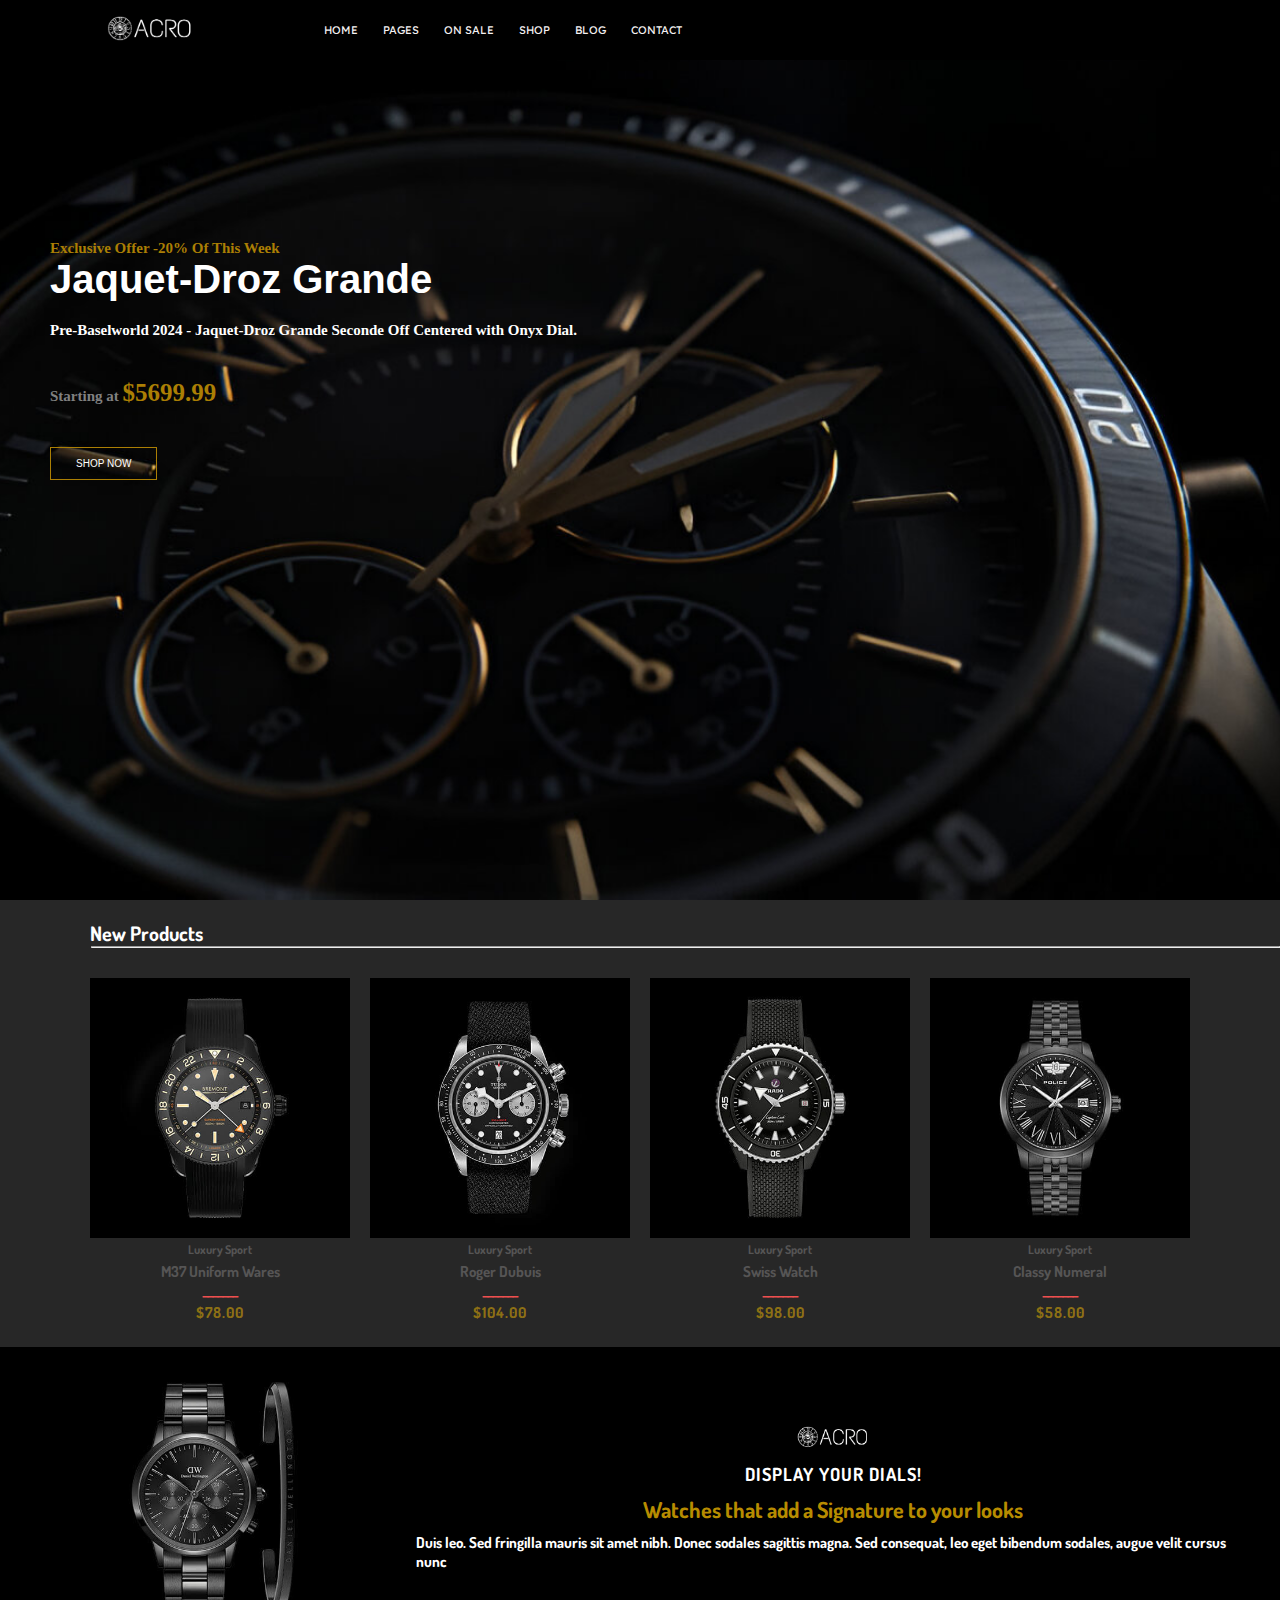
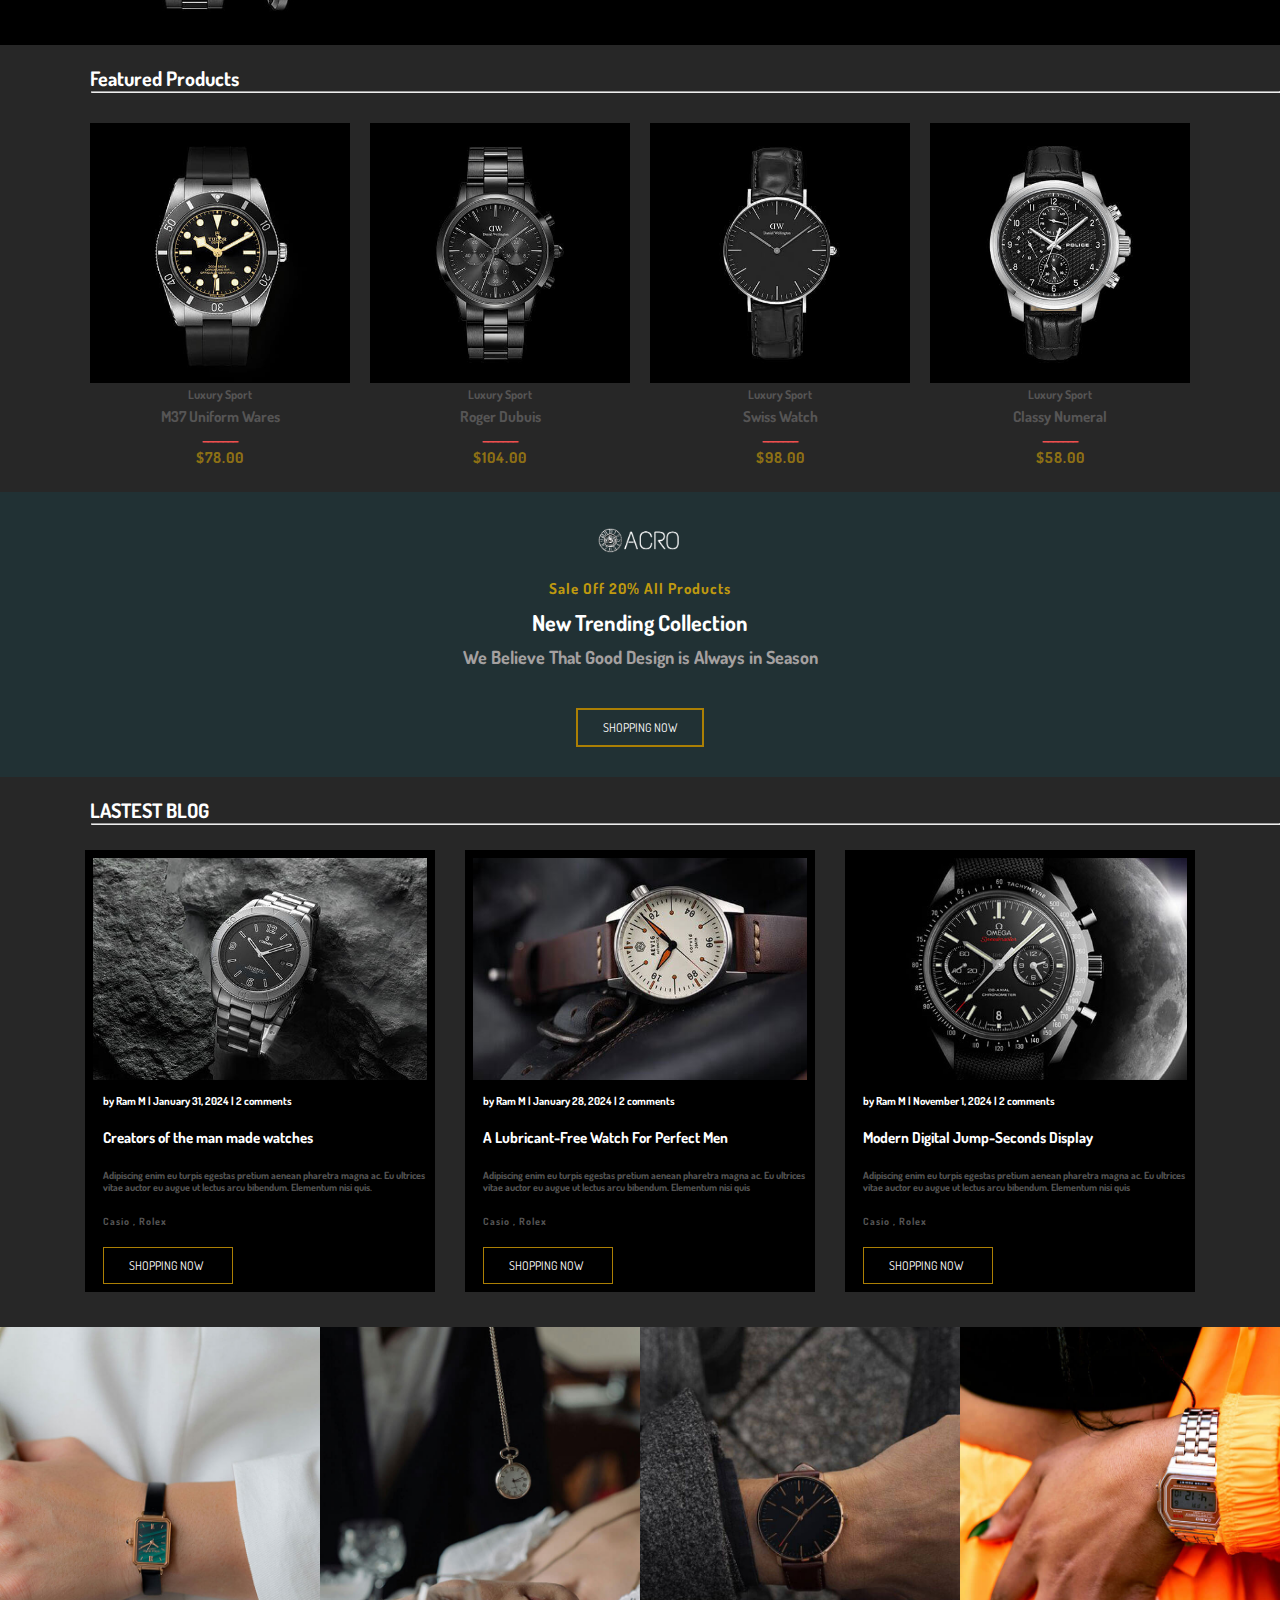
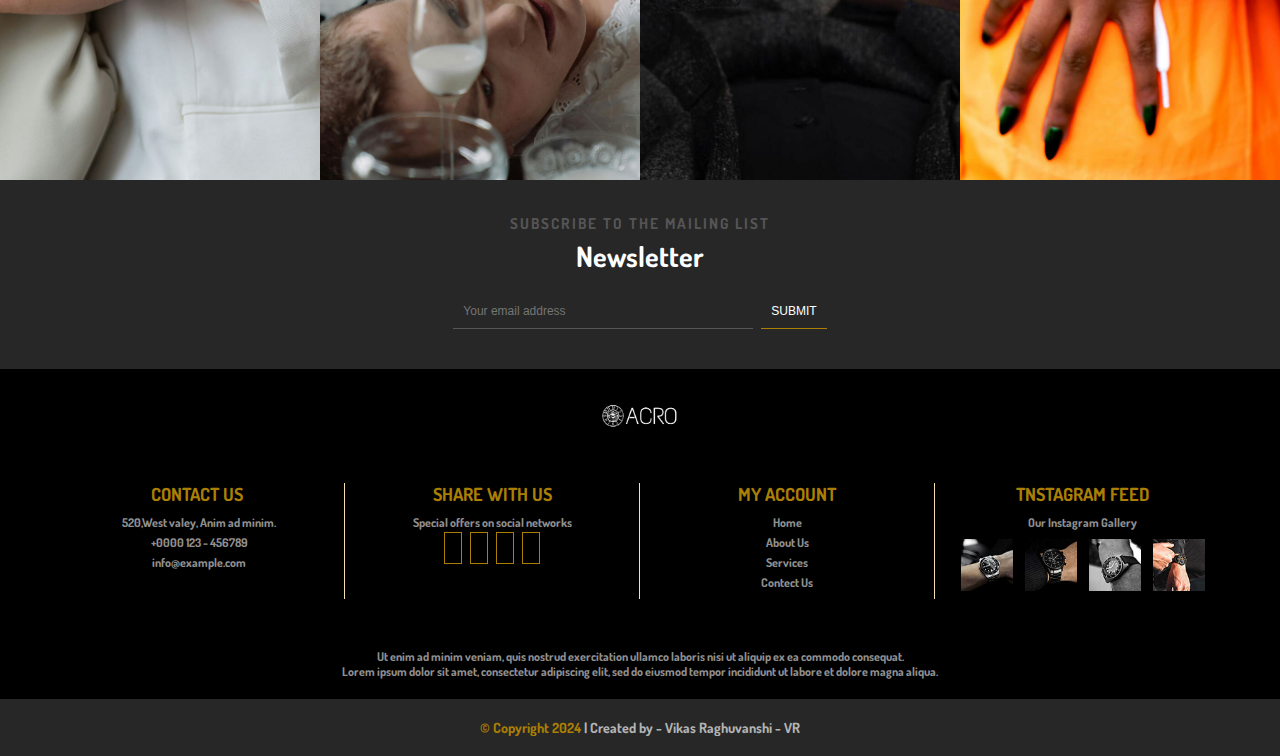
==== index.html @ 3394b406 "first commit" ====
<!DOCTYPE html>
<html lang="en">
<head>
    <meta charset="UTF-8">
    <meta name="viewport" content="width=device-width, initial-scale=1.0">
    <link rel="stylesheet" href="style.css">
    <link rel="stylesheet" href="https://cdnjs.cloudflare.com/ajax/libs/font-awesome/6.6.0/css/all.min.css" integrity="sha512-Kc323vGBEqzTmouAECnVceyQqyqdsSiqLQISBL29aUW4U/M7pSPA/gEUZQqv1cwx4OnYxTxve5UMg5GT6L4JJg==" crossorigin="anonymous" referrerpolicy="no-referrer" />
    <link rel="preconnect" href="https://fonts.googleapis.com">
<link rel="preconnect" href="https://fonts.gstatic.com" crossorigin>
<link href="https://fonts.googleapis.com/css2?family=Lexend:wght@100..900&display=swap" rel="stylesheet">
<link rel="preconnect" href="https://fonts.googleapis.com">
<link rel="preconnect" href="https://fonts.gstatic.com" crossorigin>
<link href="https://fonts.googleapis.com/css2?family=Dosis:wght@200..800&display=swap" rel="stylesheet">
    <title>Acro.com</title>
</head>
<body>
    <section id="home">
    <header class="watch">
        <div class="navbar">
          <input type="checkbox" id="click">
            <h1><img src="image/Acro logo.png" alt=""></h1>
            <nav>
                <ul>
                    <li><a href="#home">HOME</a></li>
                    <li><a href="#pages">PAGES</a></li>
                    <li><a href="#on sale">ON SALE</a></li>
                    <li><a href="#shop">SHOP</a></li>
                    <li><a href="#blog">BLOG</a></li>
                    <li><a href="#contact">CONTACT</a></li>
                </ul>
            </nav>
            <div class="icon">
            <a href="user.html"><i class="fa-regular fa-user"></i></a>
            <a href=""><i class="fa-solid fa-magnifying-glass"></i></a>
            <a href="bag.html"><i class="fa-solid fa-cart-shopping"></i></a>
            </div>
            <label for="click"><i class="fa-solid fa-bars"></i></label>
        </div>
        <!-- content -->
            <div class="content">
                <h1>Exclusive Offer -20% Of This Week</h1>
                <h2>Jaquet-Droz Grande</h2>
                <h3>Pre-Baselworld 2024 - Jaquet-Droz Grande Seconde Off Centered with Onyx Dial.</h3>
                <h4>Starting at <span>$5699.99</span></h4>
                <a href="shopping.html" class="button">SHOP NOW</a>
            </div>
    </header>
    </section>
    <!-- NEW PRODUCTS -->
     <section id="pages">
    <h1 class="new_product">New Products<hr></h1>
    <div class="watch_one">
        <div class="column column1">
            <img src="image/M37.jpg" alt="">
            <h1>Luxury Sport</h1>
            <h2>M37 Uniform Wares</h2>
            <h3>_______</h3>
            <h4>$78.00</h4>
        </div>
        <div class="column column2">
            <img src="image/Roger.jpg" alt="">
            <h1>Luxury Sport</h1>
            <h2>Roger Dubuis</h2>
            <h3>_______</h3>
            <h4>$104.00</h4>
        </div>
        <div class="column column3">
            <img src="image/Swiss.jpg" alt="">
            <h1>Luxury Sport</h1>
            <h2>Swiss Watch</h2>
            <h3>_______</h3>
            <h4>$98.00</h4>
        </div>
        <div class="column column4">
            <img src="image/classy.jpg" alt="">
            <h1>Luxury Sport</h1>
            <h2>Classy Numeral</h2>
            <h3>_______</h3>
            <h4>$58.00</h4>
        </div>
    </div>
    </section>
    <!-- DISPLAY YOUR DIALS -->
     <section id="on sale">
     <div class="display">
        <img src="image/specification-banner.jpg" alt="">
        <div class="display_content">
            <img class="acro_logo" src="image/Acro logo.png" alt="">
            <h1>DISPLAY YOUR DIALS!</h1>
            <h2>Watches that add a Signature to your looks</h2>
            <h3>Duis leo. Sed fringilla mauris sit amet nibh. Donec sodales sagittis magna.
                 Sed consequat, leo eget bibendum sodales, augue velit cursus nunc</h3>
        </div>
     </div>
    </section>
     <!-- FEATURED PRODUCTS -->
      <section id="shop">
     <h1 class="feature_product">Featured Products<hr></h1>
    <div class="watch_two">
        <div class="column column1">
            <img src="image/M37 two.jpg" alt="">
            <h1>Luxury Sport</h1>
            <h2>M37 Uniform Wares</h2>
            <h3>_______</h3>
            <h4>$78.00</h4>
        </div>
        <div class="column column2">
            <img src="image/roger two.jpg" alt="">
            <h1>Luxury Sport</h1>
            <h2>Roger Dubuis</h2>
            <h3>_______</h3>
            <h4>$104.00</h4>
        </div>
        <div class="column column3">
            <img src="image/swiss two.jpg" alt="">
            <h1>Luxury Sport</h1>
            <h2>Swiss Watch</h2>
            <h3>_______</h3>
            <h4>$98.00</h4>
        </div>
        <div class="column column4">
            <img src="image/classy two.jpg" alt="">
            <h1>Luxury Sport</h1>
            <h2>Classy Numeral</h2>
            <h3>_______</h3>
            <h4>$58.00</h4>
        </div>
    </div>
    </section>
    <section id="blog">
    <div class="trending">
        <!-- <img src="image/specification-banner.jpg" alt=""> -->
        <div class="trending_content">
            <img class="acro_logo" src="image/Acro logo.png" alt="">
            <h1>Sale Off 20% All Products</h1>
            <h2>New Trending Collection</h2>
            <h3>We Believe That Good Design is Always in Season</h3>
            <a href="" class="button" target="_blank">SHOPPING NOW</a>
        </div>
     </div>
    </section>
      <!-- LASTEST BLOG -->
      <h1 class="lastest_blog">LASTEST BLOG<hr></h1>
      <div class="watch_three">
          <div class="column column1">
              <img src="image/e-blog-1.jpg" alt="">
            <div class="detail">
              <h1>by Ram M | January 31, 2024 | 2 comments</h1>
              <h2>Creators of the man made watches</h2>
              <h3>Adipiscing enim eu turpis egestas pretium aenean pharetra magna ac. Eu ultrices vitae auctor eu augue ut lectus arcu bibendum. Elementum nisi quis.</h3>
              <h4><i class="fa-solid fa-tag"></i>Casio , Rolex</h4>
              <a href="" class="button" target="_blank">SHOPPING NOW</a>
            </div>
          </div>
          <div class="column column2">
              <img src="image/e-blog-2.jpg" alt="">
            <div class="detail">
              <h1>by Ram M | January 28, 2024 | 2 comments</h1>
              <h2>A Lubricant-Free Watch For Perfect Men</h2>
              <h3>Adipiscing enim eu turpis egestas pretium aenean pharetra magna ac. Eu ultrices vitae auctor eu augue ut lectus arcu bibendum. Elementum nisi quis</h3>
              <h4><i class="fa-solid fa-tag"></i>Casio , Rolex</h4>
              <a href="" class="button" target="_blank">SHOPPING NOW</a>
            </div>
          </div>
          <div class="column column3">
              <img src="image/e-blog-3.jpg" alt="">
            <div class="detail">
                <h1>by Ram M | November 1, 2024 | 2 comments</h1>
                <h2>Modern Digital Jump-Seconds Display</h2>
                <h3>Adipiscing enim eu turpis egestas pretium aenean pharetra magna ac. Eu ultrices vitae auctor eu augue ut lectus arcu bibendum. Elementum nisi quis</h3>
                <h4><i class="fa-solid fa-tag"></i>Casio , Rolex</h4>
                <a href="" class="button" target="_blank">SHOPPING NOW</a>
            </div>
          </div>
      </div>
      <div class="fourphotos">
        <div class="pics">
            <img src="image/a-01.jpg" alt="">
        </div>
        <div class="pics">
            <img src="image/a-02.jpg" alt="">
        </div>
        <div class="pics">
            <img src="image/a-03.jpg" alt="">
        </div>
        <div class="pics">
            <img src="image/a-04.jpg" alt="">
        </div>
      </div>
      <!--  -->
      <div class="subscribe">
        <h1>SUBSCRIBE TO THE MAILING LIST</h1>
        <h2>Newsletter</h2>
      </div>
      <!--  -->
      <form class="email">
        <input type="email" class="your" placeholder="Your email address" >
        <button type="submit">SUBMIT</button>
      </form>
      <!--  -->
      <section id="contact"> 
      <div class="logo">
        <img class="acro_logo1" src="image/Acro logo.png" alt="">
      </div>
      <div class="blog">
        <div class="inform inform1">
          <h1 class="help">CONTACT US</h1>
          <h2><i class="fa-solid fa-house"></i>520,West valey, Anim ad minim.</h2>
          <h2><i class="fa-solid fa-phone"></i>+0000 123 - 456789</h2>
          <h2><i class="fa-solid fa-envelope"></i>info@example.com</h2>
        </div>
        <div class="inform inform1">
          <h1 class="help">SHARE WITH US</h1>
          <h2>Special offers on social networks</h2>
          <h3>
            <i class="fa-brands fa-facebook-f"></i>
            <i class="fa-brands fa-google-plus-g"></i>
            <i class="fa-brands fa-x-twitter"></i>
            <i class="fa-brands fa-instagram"></i>
          </h3>
        </div>
        <div class="inform inform1">
          <h1 class="help">MY ACCOUNT</h1>
          <h2>Home</h2>
          <h2>About Us</h2>
          <h2>Services</h2>
          <h2>Contect Us</h2>
        </div>
        <div class="inform">
            <h1 class="help">TNSTAGRAM FEED</h1>
            <h2>Our Instagram Gallery</h2>
            <h4>
                <img src="image/blog01.jpg" alt="">
                <img src="image/blog02.jpg" alt="">
                <img src="image/blog03.jpg" alt="">
                <img src="image/blog04.jpg" alt="">
            </h4>
          </div>
      </div>
      <div class="ut">
        <h1>Ut enim ad minim veniam, quis nostrud exercitation ullamco laboris nisi ut aliquip ex ea commodo consequat. <br>
             Lorem ipsum dolor sit amet, consectetur adipiscing elit, sed do eiusmod tempor incididunt ut labore et dolore magna aliqua.</h1>
      </div>
    </section>
    
    <!-- TEMPLATE CREATOR NAME  -->

    <div class="copyright">
        <h1><span>&copy; Copyright 2024</span> | Created by - Vikas Raghuvanshi  - VR</h1>
      </div>
</body>
</html>
---- style.css ----
* {
  margin: 0;
  padding: 0;
  box-sizing: border-box;
}

body {
  background-color: rgb(39, 39, 39);
}

.watch {
  height: 100vh;
  width: 100%;
  background: url(image/watch.jpeg);
  background-position: center;
  background-repeat: no-repeat;
  background-size: cover;
}
.watch img {
  width: 100px;
  margin-left: 100px;
  margin-top: 5px;
}
.watch .navbar {
  display: flex;
  justify-content: space-between;
  align-items: center;
  height: 60px;
  background-color: black;
  position: fixed;
  /* top: 0px; */
  width: 100%;
}
.watch .navbar ul {
  display: flex;
  list-style: none;
  gap: 25px;
  font-size: 11px;
  margin-right: 300px;
  font-family: "Lexend", sans-serif;
}
.watch .navbar ul a {
  color: rgb(245, 242, 242);
  text-decoration: none;
}
.watch .navbar ul a:hover {
  color: rgb(171, 127, 4);
  /* border-bottom: 3px solid; */
}
.watch .icon {
  margin-right: 50px;
}
.watch .icon i {
  color: white;
  letter-spacing: 25px;
  font-size: 10px;
}
.watch .icon i:hover {
  color: rgb(171, 127, 4);
}
.watch .content {
  width: 100%;
  height: 80%;
  display: flex;
  flex-direction: column;
  justify-content: center;
  align-items: start;
  /* padding: 100px; */
}
.watch .content h1 {
  font-size: 15px;
  color: rgb(171, 127, 4);
  font-family: Cambria, Cochin, Georgia, Times, "Times New Roman", serif;
  margin-left: 50px;
}
.watch .content h2 {
  font-size: 40px;
  color: white;
  font-family: "Gill Sans", "Gill Sans MT", Calibri, "Trebuchet MS", sans-serif;
  margin-left: 50px;
}
.watch .content h3 {
  font-size: 15px;
  color: white;
  margin-top: 20px;
  font-family: Cambria, Cochin, Georgia, Times, "Times New Roman", serif;
  margin-left: 50px;
}
.watch .content h4 {
  font-size: 15px;
  color: grey;
  margin-top: 40px;
  font-family: Cambria, Cochin, Georgia, Times, "Times New Roman", serif;
  margin-left: 50px;
}
.watch .content h4 span {
  font-size: 25px;
  color: rgb(171, 127, 4);
  font-family: Cambria, Cochin, Georgia, Times, "Times New Roman", serif;
}
.watch .content .button {
  text-decoration: none;
  background-color: transparent;
  color: white;
  padding: 10px 25px 10px 25px;
  font-size: 10px;
  font-family: "Jost", sans-serif;
  margin-top: 40px;
  border: 1px solid rgb(171, 127, 4);
  margin-left: 50px;
}
.watch .content .button:hover {
  background-color: rgb(171, 127, 4);
  border: 1px solid white;
}

.watch_one {
  display: grid;
  grid-template-columns: repeat(4, 1fr);
  gap: 0px;
  margin: 5px 80px 0px 80px;
}
.watch_one img {
  width: 100%;
}

.new_product {
  font-size: 20px;
  color: white;
  margin-left: 90px;
  margin-top: 20px;
  font-family: "Dosis", sans-serif;
}
.new_product hr {
  margin-left: 1px;
  margin-bottom: 20px;
}

.column {
  padding: 10px;
  text-align: center;
}
.column h1 {
  font-size: 12px;
  color: rgb(86, 85, 85);
  font-family: "Dosis", sans-serif;
}
.column h2 {
  font-size: 15px;
  color: rgb(86, 85, 85);
  font-family: "Dosis", sans-serif;
  margin-top: 5px;
}
.column h3 {
  font-size: 15px;
  color: rgb(237, 79, 79);
  font-family: "Dosis", sans-serif;
  margin-top: 0px;
}
.column h4 {
  font-size: 15px;
  color: rgba(255, 196, 0, 0.489);
  font-family: "Dosis", sans-serif;
  margin-top: 3px;
  letter-spacing: 1px;
}

.display {
  background-color: black;
  padding: 30px;
  display: flex;
  align-items: center;
  justify-content: space-between;
  gap: 20px;
  margin-top: 15px;
}
.display .display_content {
  display: flex;
  flex-direction: column;
  justify-content: center;
  align-items: center;
  font-family: "Dosis", sans-serif;
}
.display .display_content .acro_logo {
  width: 10%;
  margin-bottom: 10px;
}
.display img {
  width: 30%;
}
.display h1 {
  color: white;
  font-size: 18px;
  letter-spacing: 1px;
}
.display h2 {
  color: rgba(255, 196, 0, 0.723);
  margin-top: 10px;
  font-size: 22px;
}
.display h3 {
  color: white;
  font-size: 15px;
  margin-top: 10px;
  font-family: "Dosis", sans-serif;
}

.watch_two {
  display: grid;
  grid-template-columns: repeat(4, 1fr);
  gap: 0px;
  margin: 5px 80px 0px 80px;
}
.watch_two img {
  width: 100%;
}

.feature_product {
  font-size: 20px;
  color: white;
  margin-left: 90px;
  margin-top: 20px;
  font-family: "Dosis", sans-serif;
}
.feature_product hr {
  margin-left: 1px;
  margin-bottom: 20px;
}

.column {
  padding: 10px;
  text-align: center;
}
.column h1 {
  font-size: 12px;
  color: rgb(86, 85, 85);
  font-family: "Dosis", sans-serif;
}
.column h2 {
  font-size: 15px;
  color: rgb(86, 85, 85);
  font-family: "Dosis", sans-serif;
  margin-top: 5px;
}
.column h3 {
  font-size: 15px;
  color: rgb(237, 79, 79);
  font-family: "Dosis", sans-serif;
  margin-top: 0px;
}
.column h4 {
  font-size: 15px;
  color: rgba(255, 196, 0, 0.489);
  font-family: "Dosis", sans-serif;
  margin-top: 3px;
  letter-spacing: 1px;
}

.trending {
  background-color: rgba(19, 77, 85, 0.279);
  padding: 30px;
  display: flex;
  align-items: center;
  justify-content: center;
  gap: 20px;
  margin-top: 15px;
}
.trending .trending_content {
  display: flex;
  flex-direction: column;
  justify-content: center;
  align-items: center;
  font-family: "Dosis", sans-serif;
}
.trending .trending_content .acro_logo {
  width: 8%;
  margin-bottom: 20px;
  margin-right: 1px;
}
.trending h1 {
  color: rgba(255, 196, 0, 0.723);
  font-size: 15px;
  letter-spacing: 1px;
}
.trending h2 {
  color: white;
  margin-top: 10px;
  font-size: 22px;
}
.trending h3 {
  color: rgb(164, 160, 160);
  font-size: 18px;
  margin-top: 10px;
  font-family: "Dosis", sans-serif;
}
.trending .button {
  text-decoration: none;
  background-color: transparent;
  color: white;
  padding: 10px 25px 10px 25px;
  font-size: 12px;
  font-family: "Dosis", sans-serif;
  margin-top: 40px;
  border: 2px solid rgb(171, 127, 4);
}
.trending .button:hover {
  background-color: rgb(171, 127, 4);
  border: 2px solid white;
}

.watch_three {
  display: grid;
  grid-template-columns: repeat(3, 1fr);
  gap: 20px;
  margin: 5px 80px 0px 80px;
}
.watch_three img {
  width: 100%;
}
.watch_three .column {
  padding: 8px;
  text-align: start;
  background-color: black;
  margin: 5px;
  flex-direction: column;
  align-items: center;
}
.watch_three .column h1 {
  font-size: 11px;
  color: white;
  font-family: "Dosis", sans-serif;
  margin-top: 10px;
}
.watch_three .column h2 {
  font-size: 15px;
  color: white;
  font-family: "Dosis", sans-serif;
  margin-top: 10px;
}
.watch_three .column h3 {
  font-size: 10px;
  color: rgb(86, 85, 85);
  font-family: "Dosis", sans-serif;
  margin-top: 12px;
}
.watch_three .column h4 {
  font-size: 10px;
  color: rgb(86, 85, 85);
  font-family: "Dosis", sans-serif;
  margin-top: 12px;
  letter-spacing: 1px;
}
.watch_three .column i {
  font-size: 10px;
  color: rgba(255, 196, 0, 0.489);
}
.watch_three .column .button {
  text-decoration: none;
  background-color: transparent;
  color: white;
  padding: 10px 25px 10px 25px;
  font-size: 12px;
  font-family: "Dosis", sans-serif;
  margin-top: 10px;
  border: 1.5px solid rgb(171, 127, 4);
  width: 130px;
}
.watch_three .column .button:hover {
  background-color: rgb(171, 127, 4);
  border: 2px solid white;
}
.watch_three .detail {
  display: grid;
  justify-content: center;
  flex-direction: column;
  gap: 10px;
  text-align: start;
  padding-left: 10px;
}

.lastest_blog {
  font-size: 20px;
  color: white;
  margin-left: 90px;
  margin-top: 20px;
  font-family: "Dosis", sans-serif;
}
.lastest_blog hr {
  margin-left: 1px;
  margin-bottom: 20px;
}

.fourphotos {
  display: grid;
  grid-template-columns: repeat(4, 1fr);
  margin: 30px 0px 0px 0px;
}
.fourphotos img {
  width: 100%;
}

.subscribe {
  display: flex;
  justify-content: center;
  align-items: center;
  flex-direction: column;
  margin-top: 30px;
}
.subscribe h1 {
  font-size: 15px;
  font-family: "Dosis", sans-serif;
  color: rgb(86, 85, 85);
  letter-spacing: 2px;
}
.subscribe h2 {
  font-size: 28px;
  font-family: "Dosis", sans-serif;
  margin-top: 5px;
  color: white;
}

.email {
  display: flex;
  justify-content: center;
  margin-top: 20px;
}
.email .your {
  font-size: 12px;
  background-color: transparent;
  border: none;
  cursor: pointer;
  width: 300px;
  padding: 10px;
  border-bottom: 1px solid rgb(86, 85, 85);
}
.email button {
  padding: 10px;
  font-size: 12px;
  background-color: transparent;
  border: none;
  cursor: pointer;
  color: white;
  margin-left: 8px;
  border-bottom: 1px solid rgb(171, 127, 4);
}
.email button:hover {
  background-color: rgb(171, 127, 4);
  border: 2px solid white;
}

.logo {
  display: flex;
  justify-content: center;
  align-items: center;
  background-color: black;
  padding-top: 30px;
  margin-top: 40px;
}
.logo .acro_logo1 {
  max-width: 90px;
}

.blog {
  display: grid;
  grid-template-columns: repeat(4, 1fr);
  padding: 50px;
  background-color: black;
  margin-top: 0px;
}
.blog .inform {
  text-align: center;
}
.blog .inform1 {
  border-right: 1px solid wheat;
}
.blog .help {
  color: rgb(171, 127, 4);
  font-size: 18px;
  font-family: "Dosis", sans-serif;
  margin-bottom: 10px;
}
.blog h2 {
  color: rgba(255, 255, 255, 0.584);
  font-size: 12px;
  margin: 5px;
  font-family: "Dosis", sans-serif;
}
.blog h2 i {
  margin-right: 4px;
}
.blog h3 i {
  border: 1px solid rgb(171, 127, 4);
  color: white;
  padding: 8px;
  font-size: 12px;
  margin: 4px;
  background-color: black;
}
.blog h3 i:hover {
  background-color: rgb(171, 127, 4);
  border: 1px solid white;
}
.blog h4 {
  display: block;
}
.blog h4 img {
  padding: 4px;
  width: 60px;
}

.ut {
  display: flex;
  justify-content: center;
  text-align: center;
  background-color: black;
  color: rgba(255, 255, 255, 0.584);
  padding-bottom: 20px;
  font-size: 6px;
  font-family: "Dosis", sans-serif;
}

.copyright {
  color: rgba(255, 255, 255, 0.656);
  font-size: 7px;
  justify-content: center;
  text-align: center;
  margin: 20px;
  font-family: "Dosis", sans-serif;
}
.copyright span {
  color: rgb(171, 127, 4);
}

#click {
  display: none;
}

@media screen and (max-width: 768px) {
  label {
    display: block;
    margin-left: 1px;
    color: azure;
  }
  label i {
    margin-right: 40px;
  }
  nav ul {
    flex-direction: column;
    position: absolute;
    top: 60px;
    left: 0;
    background-color: rgba(0, 0, 0, 0.416);
    width: 100%;
    text-align: end;
    display: none;
  }
  li {
    margin-right: 30px;
  }
  #click:checked ~ nav ul {
    display: block;
    display: none;
  }
  #click {
    display: none;
  }
  .icon {
    margin: auto;
  }
  nav {
    width: 10px;
  }
  .watch_one {
    display: grid;
    grid-template-columns: 1fr 1fr;
  }
  .watch_two {
    display: grid;
    grid-template-columns: 1fr 1fr;
  }
  .fourphotos {
    display: grid;
    grid-template-columns: 1fr 1fr;
    margin: 80px;
    gap: 20px;
  }
}
@media screen and (max-width: 425px) {
  label {
    display: block;
    margin-left: 1px;
    color: azure;
  }
  label i {
    margin-right: 40px;
  }
  nav ul {
    flex-direction: column;
    position: absolute;
    top: 60px;
    left: 0;
    background-color: rgba(0, 0, 0, 0.416);
    width: 100%;
    text-align: end;
    display: none;
  }
  li {
    margin-right: 30px;
  }
  #click:checked ~ nav ul {
    display: block;
    display: none;
  }
  #click {
    display: none;
  }
  .icon {
    display: none;
  }
  .watch_one {
    display: grid;
    grid-template-columns: 1fr;
    margin: 10px;
  }
  .watch_two {
    display: grid;
    grid-template-columns: 1fr;
    margin: 10px;
  }
  .watch_three {
    display: grid;
    grid-template-columns: 1fr;
    margin: 10px;
  }
  .fourphotos {
    display: grid;
    grid-template-columns: 1fr;
    margin: 30px;
    gap: 20px;
  }
  .blog {
    display: grid;
    grid-template-columns: 1fr;
    padding: 10px 0 10px;
  }
}/*# sourceMappingURL=style.css.map */
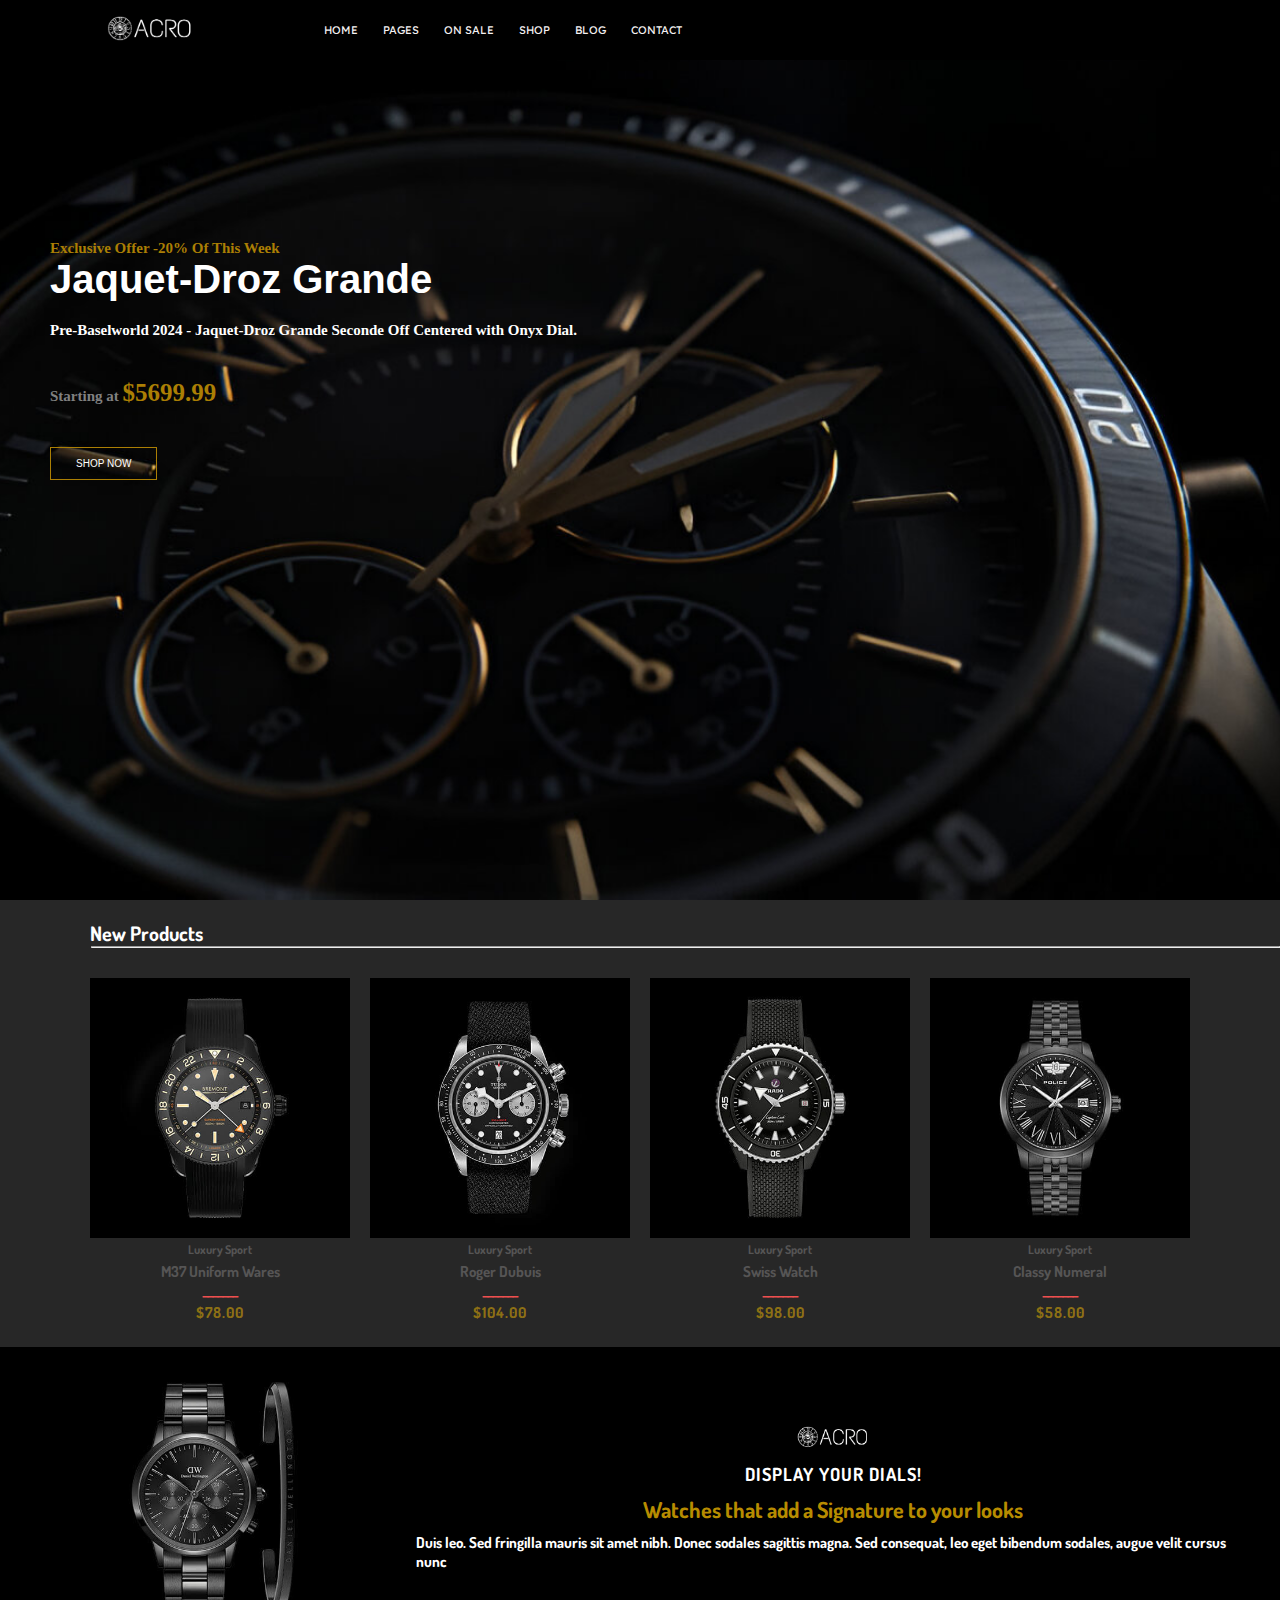
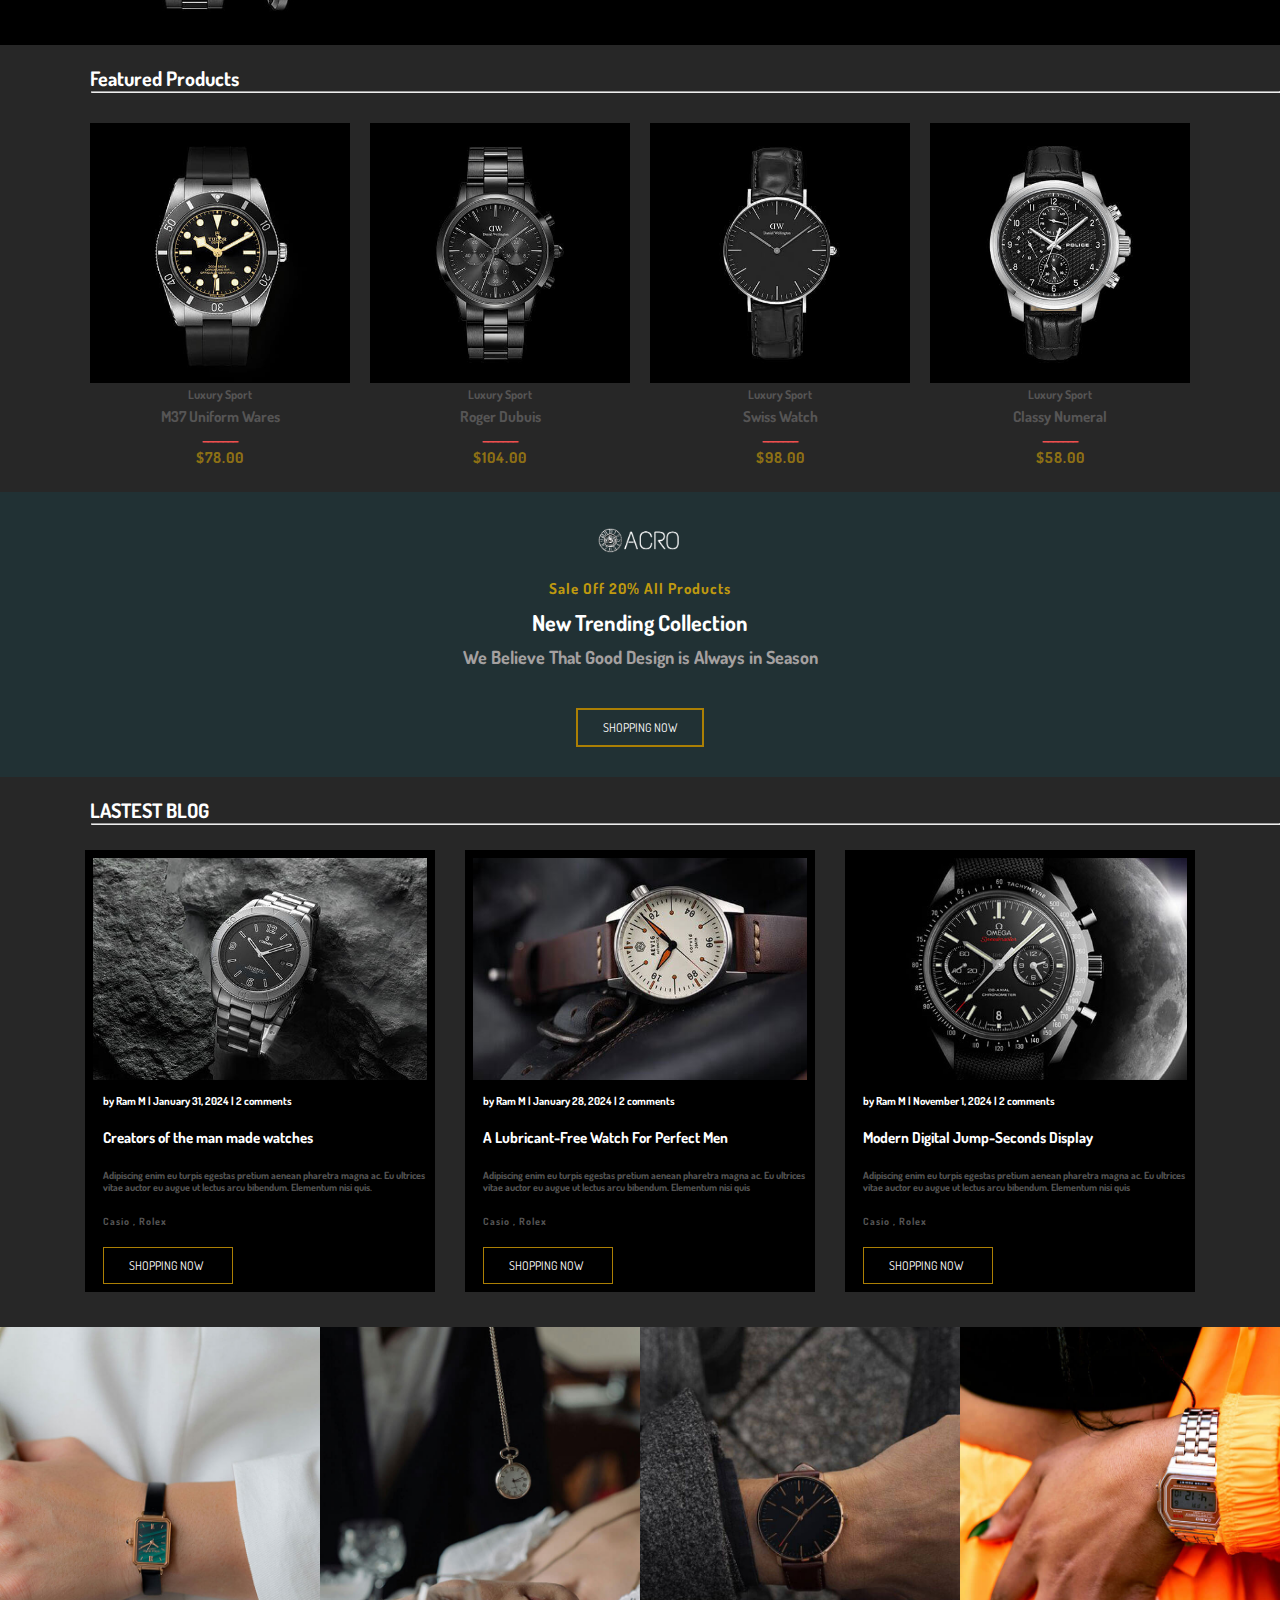
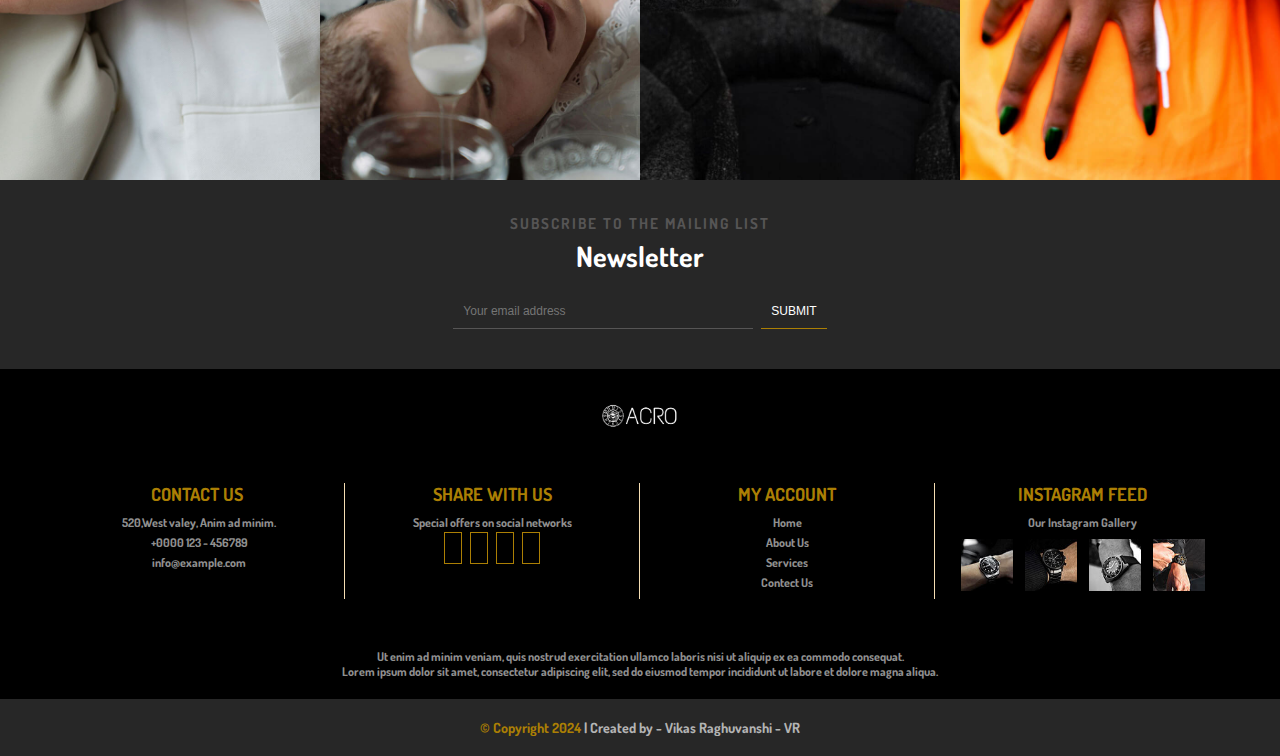
==== commit 7cd7becb: "updated media quary" ====
--- a/index.html
+++ b/index.html
@@ -12,6 +12,12 @@
 <link rel="preconnect" href="https://fonts.gstatic.com" crossorigin>
 <link href="https://fonts.googleapis.com/css2?family=Dosis:wght@200..800&display=swap" rel="stylesheet">
     <title>Acro.com</title>
+    <script src="style.js"></script>
+    <style>
+    #img2 {
+    overflow: hidden;
+    }
+    </style>
 </head>
 <body>
     <section id="home">
@@ -50,29 +56,37 @@
      <section id="pages">
     <h1 class="new_product">New Products<hr></h1>
     <div class="watch_one">
-        <div class="column column1">
-            <img src="image/M37.jpg" alt="">
+        <div class="column column1" >
+          <div id="img2">
+            <img id="image1" onmouseover="zoomin(1);" onmouseleave="initial(1);" src="image/M37.jpg" alt="">
+          </div>
             <h1>Luxury Sport</h1>
             <h2>M37 Uniform Wares</h2>
             <h3>_______</h3>
             <h4>$78.00</h4>
         </div>
         <div class="column column2">
-            <img src="image/Roger.jpg" alt="">
+          <div id="img2">
+            <img id="image2" onmouseover="zoomin(2);" onmouseleave="initial(2);" src="image/Roger.jpg" alt="">
+          </div>
             <h1>Luxury Sport</h1>
             <h2>Roger Dubuis</h2>
             <h3>_______</h3>
             <h4>$104.00</h4>
         </div>
         <div class="column column3">
-            <img src="image/Swiss.jpg" alt="">
+          <div id="img2">
+            <img id="image3" onmouseover="zoomin(3);" onmouseleave="initial(3);" src="image/Swiss.jpg" alt="">
+          </div>
             <h1>Luxury Sport</h1>
             <h2>Swiss Watch</h2>
             <h3>_______</h3>
             <h4>$98.00</h4>
         </div>
         <div class="column column4">
-            <img src="image/classy.jpg" alt="">
+          <div id="img2">
+            <img id="image4" onmouseover="zoomin(4);" onmouseleave="initial(4);" src="image/classy.jpg" alt="">
+          </div>
             <h1>Luxury Sport</h1>
             <h2>Classy Numeral</h2>
             <h3>_______</h3>
@@ -227,7 +241,7 @@
           <h2>Contect Us</h2>
         </div>
         <div class="inform">
-            <h1 class="help">TNSTAGRAM FEED</h1>
+            <h1 class="help">INSTAGRAM FEED</h1>
             <h2>Our Instagram Gallery</h2>
             <h4>
                 <img src="image/blog01.jpg" alt="">
--- a/style.css
+++ b/style.css
@@ -643,4 +643,63 @@
     grid-template-columns: 1fr;
     padding: 10px 0 10px;
   }
+}
+@media screen and (max-width: 375px) {
+  label {
+    display: block;
+    margin-left: 1px;
+    color: azure;
+  }
+  label i {
+    margin-right: 40px;
+  }
+  nav ul {
+    flex-direction: column;
+    position: absolute;
+    top: 60px;
+    left: 0;
+    background-color: rgba(0, 0, 0, 0.416);
+    width: 100%;
+    text-align: end;
+    display: none;
+  }
+  li {
+    margin-right: 30px;
+  }
+  #click:checked ~ nav ul {
+    display: block;
+    display: none;
+  }
+  #click {
+    display: none;
+  }
+  .icon {
+    display: none;
+  }
+  .watch_one {
+    display: grid;
+    grid-template-columns: 1fr;
+    margin: 10px;
+  }
+  .watch_two {
+    display: grid;
+    grid-template-columns: 1fr;
+    margin: 10px;
+  }
+  .watch_three {
+    display: grid;
+    grid-template-columns: 1fr;
+    margin: 10px;
+  }
+  .fourphotos {
+    display: grid;
+    grid-template-columns: 1fr;
+    margin: 30px;
+    gap: 20px;
+  }
+  .blog {
+    display: grid;
+    grid-template-columns: 1fr;
+    padding: 10px 0 10px;
+  }
 }/*# sourceMappingURL=style.css.map */